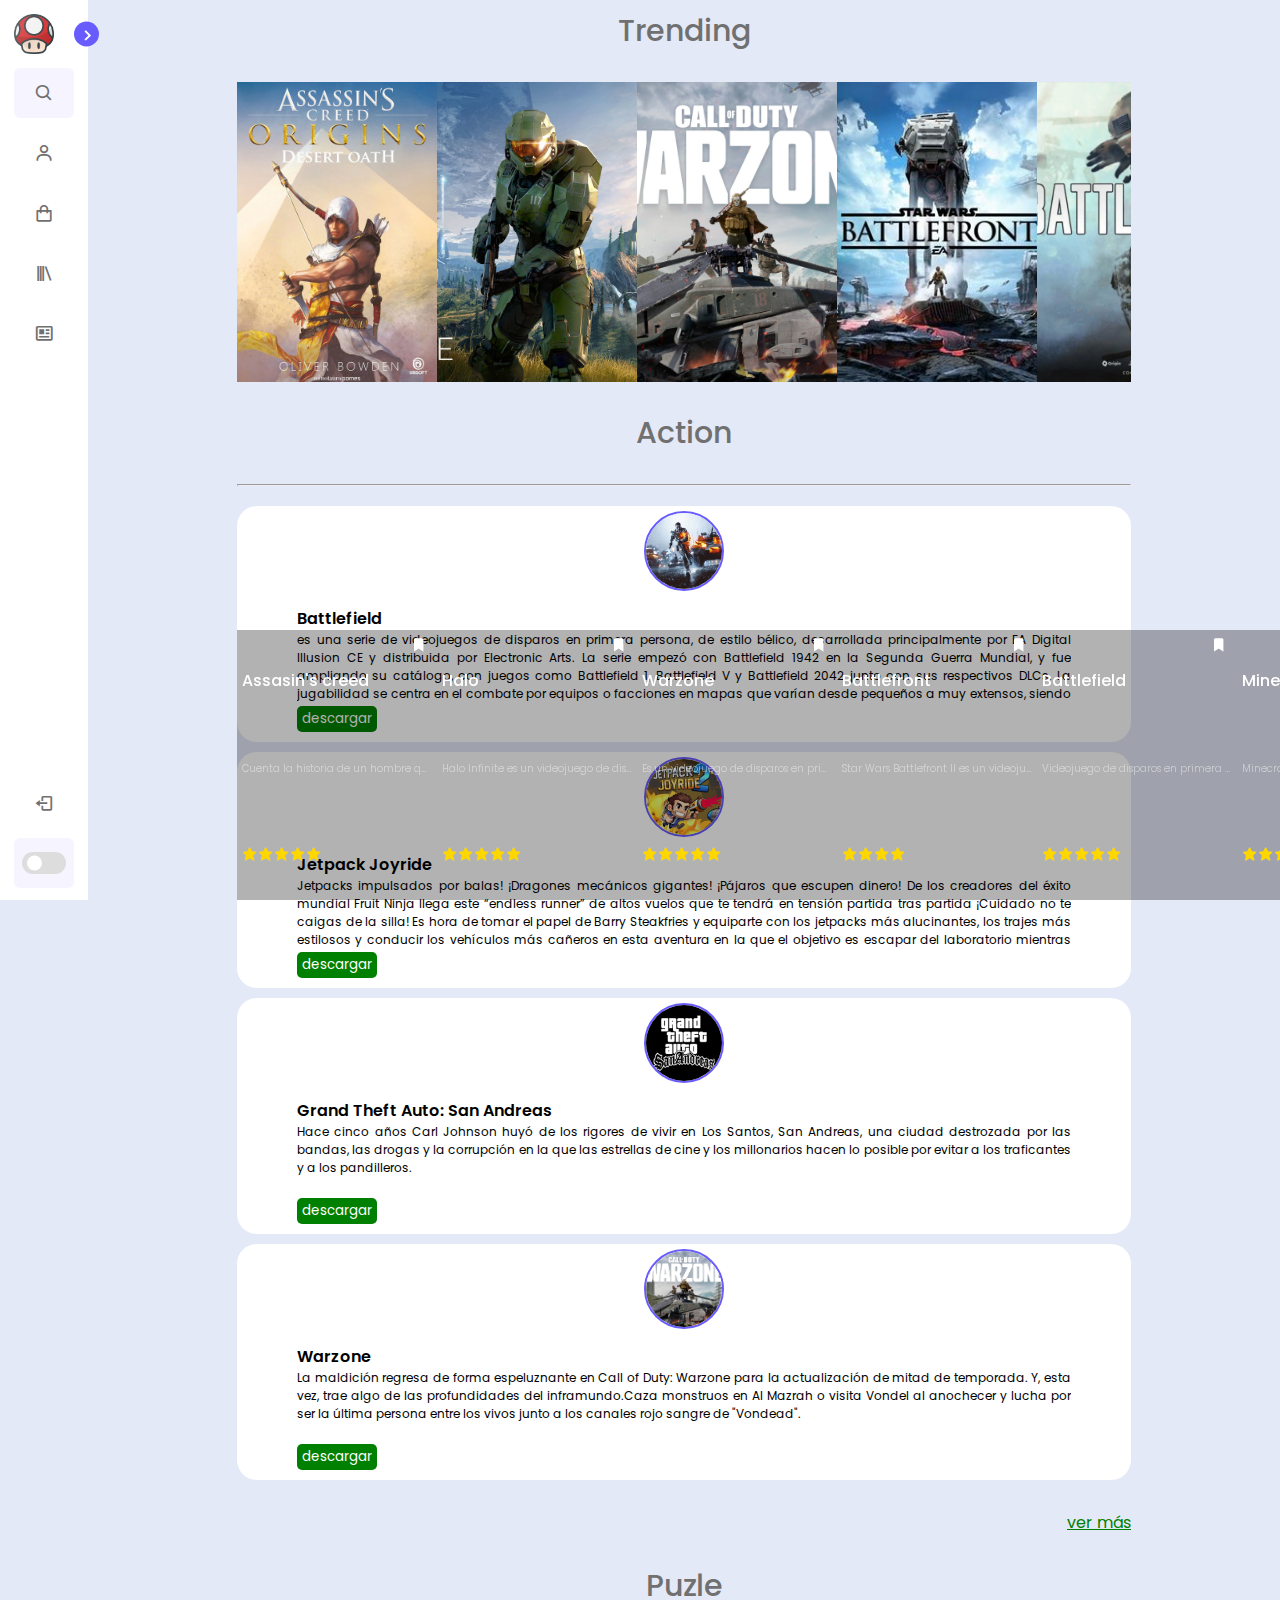
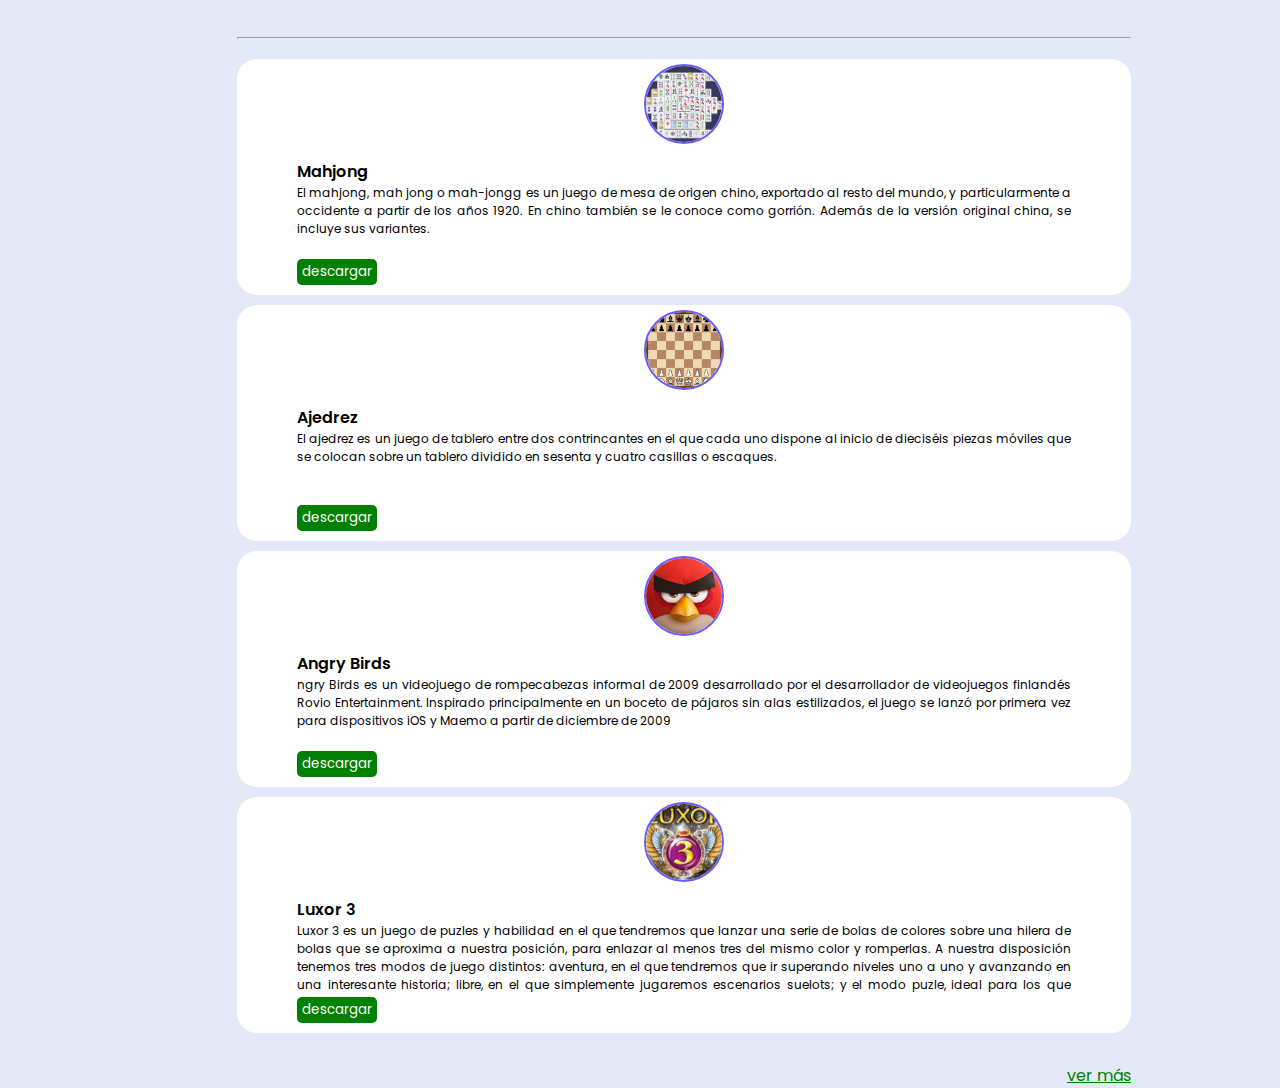
==== index.html @ 39057a64 "firstcommit" ====
<!DOCTYPE html>
<html lang="en">
<head>
    <meta charset="UTF-8">
    <meta name="viewport" content="width=device-width, initial-scale=1.0">
    <title> pagina de juegooosss </title>
    <link rel="stylesheet" href="style.css">
    <link href='https://unpkg.com/boxicons@2.1.4/css/boxicons.min.css' rel='stylesheet'>
</head>
<body> 
    <nav class="sidebar close">
        <header>
            <div class="image-text">
                <span class="image">
                    <img src="assets/seta.png" alt="logo">
                </span>

                <div class="text header-text">
                    <span class="name">Nombredeljuego</span>
                    <span class="profession">player</span>

                </div>
            </div>
            <i class='bx bx-chevron-right toggle'></i>
        </header>
        <div class="menu-bar">
            <div class="menu">
                <li class="search-box">
                    
                    <i class='bx bx-search  icon'></i>
                    <input type="search" placeholder="Buscar">
                    
                </li>
                <ul class="menu-links">
                    <li class="nav-links">
                        <a href="#">
                            <i class='bx bx-user icon'></i>
                            <span class="text nav-text">Perfil</span>
                        </a>
                    </li>
                    <li class="nav-links">
                        <a href="#">
                            <i class='bx bx-shopping-bag icon' ></i>
                            <span class="text nav-text">Tienda</span>
                        </a>
                    </li>
                    <li class="nav-links">
                        <a href="#">
                            <i class='bx bx-library icon' ></i>
                            <span class="text nav-text">Biblioteca</span>
                        </a>
                    </li>
                    <li class="nav-links">
                        <a href="#">
                            <i class='bx bx-news icon' ></i>
                            <span class="text nav-text">Noticias</span>
                        </a>
                    </li>
                    
                    
                    
                </ul>
            </div>
            <div class="bottom-content">
                <li class="nav-links">
                    <a href="#">
                        <i class='bx bx-log-out icon'></i>
                        <span class="text nav-text">Logout</span>
                    </a>
                </li>
                <li class="mode">
                    <div class="moon-sun">
                        <i class="bx bx-moon icon moon"></i>
                        <i class="bx bx-sun icon sun"></i>
                    </div>
                    <span class="mode-text text">Dark Mode</span>
                    <div class="toggle-switch">
                        <span class="switch"></span>
                    </div>
                </li>
            </div>
        </div>
    </nav>
    <!-- aki empieza lo chido-->
    <section class="home">
        <div class="text">Trending</div>
        <div class="slider">
            <div class="slide-track">
                <div class="slide">
                    <div class="capa-texto">
                       
                        <span class="carousel-text">Assasin's creed</span>
                        <span class="carousel-text-2">Cuenta la historia de un hombre que se ve envuelto en una antigua batalla ...</span>
                        
                        <div class="estrellas">
                            <i class='bx bxs-star icon'></i>
                            <i class='bx bxs-star icon'></i>
                            <i class='bx bxs-star icon'></i>
                            <i class='bx bxs-star icon'></i>
                            <i class='bx bxs-star icon'></i>
                        </div>
                        <i class='bx bxs-bookmark-star icon-book' ></i>
                        
                        
                    </div>
                    <img src="assets/asasins.jpg" alt="">
                    
                </div>
                <div class="slide"><img src="assets/haloinf.jpeg" alt="">
                    <div class="capa-texto">
                    
                        <span class="carousel-text">Halo</span>
                        <span class="carousel-text-2">Halo Infinite es un videojuego de disparos en primera persona de la fran...</span>
                        
                        <div class="estrellas">
                            <i class='bx bxs-star icon'></i>
                            <i class='bx bxs-star icon'></i>
                            <i class='bx bxs-star icon'></i>
                            <i class='bx bxs-star icon'></i>
                            <i class='bx bxs-star icon'></i>
                        </div>
                        <i class='bx bxs-bookmark-star icon-book' ></i>
                        
                        
                    </div>
                </div>
                <div class="slide"><img src="assets/warzone.jpg" alt="">
                    <div class="capa-texto">
                    
                        <span class="carousel-text">Warzone</span>
                        <span class="carousel-text-2">Es un videojuego de disparos en primera persona, perteneciente al género Ba...</span>
                        
                        <div class="estrellas">
                            <i class='bx bxs-star icon'></i>
                            <i class='bx bxs-star icon'></i>
                            <i class='bx bxs-star icon'></i>
                            <i class='bx bxs-star icon'></i>
                            <i class='bx bxs-star icon'></i>
                        </div>
                        <i class='bx bxs-bookmark-star icon-book' ></i>
                        
                        
                    </div>
                
                </div>
                <div class="slide"><img src="assets/batlefron.jpg" alt="">
                    <div class="capa-texto">
                    
                        <span class="carousel-text">Battlefront</span>
                        <span class="carousel-text-2">Star Wars Battlefront II es un videojuego de disparos en tercera y primera ...</span>
                        
                        <div class="estrellas">
                            <i class='bx bxs-star icon'></i>
                            <i class='bx bxs-star icon'></i>
                            <i class='bx bxs-star icon'></i>
                            <i class='bx bxs-star icon'></i>
                        </div>
                        <i class='bx bxs-bookmark-star icon-book' ></i>
                        
                        
                    </div>
                
                </div>
                <div class="slide"><img src="assets/batlefield6.jpg" alt="">
                    <div class="capa-texto">
                    
                        <span class="carousel-text">Battlefield</span>
                        <span class="carousel-text-2">Videojuego de disparos en primera persona, de estilo bélico, desarrollada p...</span>
                        
                        <div class="estrellas">
                            <i class='bx bxs-star icon'></i>
                            <i class='bx bxs-star icon'></i>
                            <i class='bx bxs-star icon'></i>
                            <i class='bx bxs-star icon'></i>
                            <i class='bx bxs-star icon'></i>
                        </div>
                        <i class='bx bxs-bookmark-star icon-book' ></i>
                        
                        
                    </div>
                
                </div>
                <div class="slide"><img src="assets/minecraft-dunge.jpg" alt="">
                    <div class="capa-texto">
                    
                        <span class="carousel-text">Minecraft</span>
                        <span class="carousel-text-2">Minecraft es un videojuego de construcción de tipo «mundo abierto» o en ...</span>
                        
                        <div class="estrellas">
                            <i class='bx bxs-star icon'></i>
                            <i class='bx bxs-star icon'></i>
                            <i class='bx bxs-star icon'></i>
                            <i class='bx bxs-star icon'></i>
                            <i class='bx bxs-star icon'></i>
                        </div>
                        <i class='bx bxs-bookmark-star icon-book' ></i>
                        
                        
                    </div>
                
                </div>
                <div class="slide">
                    <div class="capa-texto">
                       
                        <span class="carousel-text">Assasin's creed</span>
                        <span class="carousel-text-2">Cuenta la historia de un hombre que se ve envuelto en una antigua batalla ...</span>
                        
                        <div class="estrellas">
                            <i class='bx bxs-star icon'></i>
                            <i class='bx bxs-star icon'></i>
                            <i class='bx bxs-star icon'></i>
                            <i class='bx bxs-star icon'></i>
                            <i class='bx bxs-star icon'></i>
                        </div>
                        <i class='bx bxs-bookmark-star icon-book' ></i>
                        
                        
                    </div>
                    <img src="assets/asasins.jpg" alt="">
                    
                </div>
                <div class="slide"><img src="assets/haloinf.jpeg" alt="">
                    <div class="capa-texto">
                    
                        <span class="carousel-text">Halo</span>
                        <span class="carousel-text-2">Halo Infinite es un videojuego de disparos en primera persona de la fran...</span>
                        
                        <div class="estrellas">
                            <i class='bx bxs-star icon'></i>
                            <i class='bx bxs-star icon'></i>
                            <i class='bx bxs-star icon'></i>
                            <i class='bx bxs-star icon'></i>
                            <i class='bx bxs-star icon'></i>
                        </div>
                        <i class='bx bxs-bookmark-star icon-book' ></i>
                        
                        
                    </div>
                </div>
                <div class="slide"><img src="assets/warzone.jpg" alt="">
                    <div class="capa-texto">
                    
                        <span class="carousel-text">Warzone</span>
                        <span class="carousel-text-2">Es un videojuego de disparos en primera persona, perteneciente al género Ba...</span>
                        
                        <div class="estrellas">
                            <i class='bx bxs-star icon'></i>
                            <i class='bx bxs-star icon'></i>
                            <i class='bx bxs-star icon'></i>
                            <i class='bx bxs-star icon'></i>
                            <i class='bx bxs-star icon'></i>
                        </div>
                        <i class='bx bxs-bookmark-star icon-book' ></i>
                        
                        
                    </div>
                
                </div>
                <div class="slide"><img src="assets/batlefron.jpg" alt="">
                    <div class="capa-texto">
                    
                        <span class="carousel-text">Battlefront</span>
                        <span class="carousel-text-2">Star Wars Battlefront II es un videojuego de disparos en tercera y primera ...</span>
                        
                        <div class="estrellas">
                            <i class='bx bxs-star icon'></i>
                            <i class='bx bxs-star icon'></i>
                            <i class='bx bxs-star icon'></i>
                            <i class='bx bxs-star icon'></i>
                        </div>
                        <i class='bx bxs-bookmark-star icon-book' ></i>
                        
                        
                    </div>
                
                </div>
                <div class="slide"><img src="assets/batlefield6.jpg" alt="">
                    <div class="capa-texto">
                    
                        <span class="carousel-text">Battlefield</span>
                        <span class="carousel-text-2">Videojuego de disparos en primera persona, de estilo bélico, desarrollada p...</span>
                        
                        <div class="estrellas">
                            <i class='bx bxs-star icon'></i>
                            <i class='bx bxs-star icon'></i>
                            <i class='bx bxs-star icon'></i>
                            <i class='bx bxs-star icon'></i>
                            <i class='bx bxs-star icon'></i>
                        </div>
                        <i class='bx bxs-bookmark-star icon-book' ></i>
                        
                        
                    </div>
                
                </div>
                <div class="slide"><img src="assets/minecraft-dunge.jpg" alt="">
                    <div class="capa-texto">
                    
                        <span class="carousel-text">Minecraft</span>
                        <span class="carousel-text-2">Minecraft es un videojuego de construcción de tipo «mundo abierto» o en ...</span>
                        
                        <div class="estrellas">
                            <i class='bx bxs-star icon'></i>
                            <i class='bx bxs-star icon'></i>
                            <i class='bx bxs-star icon'></i>
                            <i class='bx bxs-star icon'></i>
                            <i class='bx bxs-star icon'></i>
                        </div>
                        <i class='bx bxs-bookmark-star icon-book' ></i>
                        
                        
                    </div>
                
                </div>
                
            </div>
        </div>
        <div class="text">Action</div>
        <hr>
        <div class="action">
            <div class="caja">
                <div class="container-miniatura">
                    <img class="miniatura" src="assets/batlefield4.webp" alt="">
                </div>
                
                <div class="contenido-caja">
                    <div class="title">Battlefield</div>
                    <div class="descripcion">
                        <p>
                            es una serie de videojuegos de disparos en primera persona, de estilo bélico, desarrollada principalmente por EA Digital Illusion CE y distribuida por Electronic Arts. La serie empezó con Battlefield 1942 en la Segunda Guerra Mundial, y fue ampliando su catálogo, con juegos como Battlefield 1, Battlefield V y Battlefield 2042 junto con sus respectivos DLCs. La jugabilidad se centra en el combate por equipos o facciones en mapas que varían desde pequeños a muy extensos, siendo característico de esta franquicia de videojuegos este último tipo de mapas; haciendo especial énfasis en el uso de vehículos militares de tierra, mar y aire y otros tipos de material bélico. Además, un aspecto fundamental dentro del juego es la continua colaboración y trabajo en equipo entre los jugadores.
                        </p>
                    </div>
                    <button class="descarga">descargar</button>
                </div>
            </div>
            <div class="caja">
                <div class="container-miniatura">
                    <img class="miniatura" src="assets/jet.webp" alt="">
                </div>
                
                <div class="contenido-caja">
                    <div class="title">Jetpack Joyride</div>
                    <div class="descripcion">
                        <p>
                            Jetpacks impulsados por balas! ¡Dragones mecánicos gigantes! ¡Pájaros que escupen dinero!

De los creadores del éxito mundial Fruit Ninja llega este “endless runner” de altos vuelos que te tendrá en tensión partida tras partida ¡Cuidado no te caigas de la silla!

Es hora de tomar el papel de Barry Steakfries y equiparte con los jetpacks más alucinantes, los trajes más estilosos y conducir los vehículos más cañeros en esta aventura en la que el objetivo es escapar del laboratorio mientras siembras el caos.
                        </p>
                    </div>
                    <button class="descarga">descargar</button>
                </div>
            </div>
            <div class="caja">
                <div class="container-miniatura">
                    <img class="miniatura" src="assets/grand.webp" alt="">
                </div>
                
                <div class="contenido-caja">
                    <div class="title">Grand Theft Auto: San Andreas</div>
                    <div class="descripcion">
                        <p>
                            Hace cinco años Carl Johnson huyó de los rigores de vivir en Los Santos, San Andreas, una ciudad destrozada por las bandas, las drogas y la corrupción en la que las estrellas de cine y los millonarios hacen lo posible por evitar a los traficantes y a los pandilleros. 
                        </p>
                    </div>
                    <button class="descarga">descargar</button>
                </div>
            </div>
            
            <div class="caja">
                <div class="container-miniatura">
                    <img class="miniatura" src="assets/warzone.jpg" alt="">
                </div>
                
                <div class="contenido-caja">
                    <div class="title">Warzone</div>
                    <div class="descripcion">
                        <p>
                            La maldición regresa de forma espeluznante en Call of Duty: Warzone para la actualización de mitad de temporada. Y, esta vez, trae algo de las profundidades del inframundo.Caza monstruos en Al Mazrah o visita Vondel al anochecer y lucha por ser la última persona entre los vivos junto a los canales rojo sangre de "Vondead".
                        </p>
                    </div>
                    <button class="descarga">descargar</button>
                </div>
                
            </div>
            
        </div>
        
        <div class="vermas">
            <a href="#">ver más</a>
        </div>
        <div class="text">Puzle</div>
        <hr>
        <div class="action">
            <div class="caja">
                <div class="container-miniatura">
                    <img class="miniatura" src="assets/majhon.jpg" alt="">
                </div>
                
                <div class="contenido-caja">
                    <div class="title">Mahjong</div>
                    <div class="descripcion">
                        <p>
                            El mahjong, mah jong o mah-jongg es un juego de mesa de origen chino, exportado al resto del mundo, y particularmente a occidente a partir de los años 1920. En chino también se le conoce como gorrión. Además de la versión original china, se incluye sus variantes.
                        </p>
                    </div>
                    <button class="descarga">descargar</button>
                </div>
            </div>
            <div class="caja">
                <div class="container-miniatura">
                    <img class="miniatura" src="assets/aje.png" alt="">
                </div>
                
                <div class="contenido-caja">
                    <div class="title">Ajedrez</div>
                    <div class="descripcion">
                        <p>
                            El ajedrez es un juego de tablero entre dos contrincantes en el que cada uno dispone al inicio de dieciséis piezas móviles que se colocan sobre un tablero​ dividido en sesenta y cuatro casillas o escaques.
                        </p>
                    </div>
                    <button class="descarga">descargar</button>
                </div>
            </div>
            <div class="caja">
                <div class="container-miniatura">
                    <img class="miniatura" src="assets/angry.jpg" alt="">
                </div>
                
                <div class="contenido-caja">
                    <div class="title">Angry Birds</div>
                    <div class="descripcion">
                        <p>
                            ngry Birds es un videojuego de rompecabezas informal de 2009 desarrollado por el desarrollador de videojuegos finlandés Rovio Entertainment. Inspirado principalmente en un boceto de pájaros sin alas estilizados, el juego se lanzó por primera vez para dispositivos iOS y Maemo a partir de diciembre de 2009
                        </p>
                    </div>
                    <button class="descarga">descargar</button>
                </div>
            </div>
            
            <div class="caja">
                <div class="container-miniatura">
                    <img class="miniatura" src="assets/lux.jpg" alt="">
                </div>
                
                <div class="contenido-caja">
                    <div class="title">Luxor 3</div>
                    <div class="descripcion">
                        <p>
                            Luxor 3 es un juego de puzles y habilidad en el que tendremos que lanzar una serie de bolas de colores sobre una hilera de bolas que se aproxima a nuestra posición, para enlazar al menos tres del mismo color y romperlas.

A nuestra disposición tenemos tres modos de juego distintos: aventura, en el que tendremos que ir superando niveles uno a uno y avanzando en una interesante historia; libre, en el que simplemente jugaremos escenarios suelots; y el modo puzle, ideal para los que buscan otro reto.

La jugabilidad de Luxor 3, bastante adictiva por cierto, es lo suficientemente simple como para engancharnos durante horas y horas, y lo suficientemente compleja como para que en niveles avanzados suponga un verdadero reto.
</p>
                    </div>
                    <button class="descarga">descargar</button>
                </div>
            </div>
        </div>
        <div class="vermas">
            <a href="#">ver más</a>
        </div>
        
        

    </section>

    <script src="app.js"></script>
    
</body>
</html>
---- style.css ----
@import url('https://fonts.googleapis.com/css2?family=Montserrat:wght@800&family=Poppins:wght@100;300;400;500;600;700;800&display=swap');

*{
    font-family: 'Poppins',sans-serif;
    margin: 0;
    padding: 0;
    box-sizing: border-box;
}

:root{
    --body-color: #E4E9F7;
    --sidebar-color: #FFF;
    --primary-color: #695CFE;
    --primary-color-light: #F6F5FF;
    --secondary-color:#695CFE;
    
    --toggle-color: #DDD;
    --text-color: #707070;
    --tran-02: all 0.2s ease;
    --tran-03: all 0.3s ease;
    --tran-04: all 0.4s ease;
    --tran-05: all 0.5s ease; 
}

body{
    height: 100vh;
    background:var(--body-color) ;
    transition: var(--tran-04);
}
body.dark{
    --body-color: #18191A;
    --sidebar-color: #242526;
    --secondary-color: #695cfebd;
    --primary-color: #3A3B3C;
    --primary-color-light: #3A3B3C;
    --toggle-color: #FFF;
    --text-color: #CCC;
}
/* ====== Sidebar =====*/
.sidebar{
    position: fixed;
    top: 0;
    left: 0;
    height: 100%;
    width: 250px;
    padding: 10px 14px;
    background: var(--sidebar-color);
    transition: var(--tran-05);
    z-index: 1;
}
.sidebar.close{
    width: 88px;
    
}
/* ====== Reusable css =====*/
.sidebar .text{
    font-size: 16px;
    font-weight: 500;
    color: var(--text-color);
    transition: var(--tran-04);
    white-space: nowrap;
    opacity: 1;
}
.sidebar.close .text{
    opacity: 0;
}
.sidebar .image{
    min-width: 60px;
    display: flex;
    align-items: center;
}
.sidebar li{

    height: 50px;
    margin-top: 10px;
    list-style: none;
    display: flex;
    align-items: center;
}
.sidebar li .icon{
    display: flex;
    align-items: center;
    justify-content: center;
    min-width: 60px;
    font-size: 20px;
}

.sidebar li .icon,
.sidebar li .text{
    color: var(--text-color);
    transition: var(--tran-02);
}

.sidebar header{
    position: relative;
}
.sidebar .image-text img{
    width: 40px;
    border-radius: 6px;
}

.sidebar header .image-text{
    display: flex;
    align-items: center;
}
header .image-text .header-text{
    display: flex;
    flex-direction: column;

}
.header-text .name{
    font-weight: 600;
}
.header-text .profession{
    margin-top: -2px;
}

.sidebar header .toggle{
    position: absolute;
    top: 50%;
    right: -25px;
    transform: translateY(-50%) rotate(180deg);
    height: 25px;
    width: 25px;
    background: var(--primary-color);
    color: var(--sidebar-color);
    display: flex;
    justify-content: center;
    align-items: center;
    border-radius: 50%;
    font-size: 22px;
    transition: var(--tran-03);
}
.sidebar.close header .toggle{
    transform: translateY(-50%);
}
body.dark .sidebar header .toggle{
    
    color: var(--text-color);
}

.sidebar .search-box{
    background: var(--primary-color-light);
    border-radius: 6px;
}
.search-box input{
    height: 100%;
    width: 100%;
    outline: none;
    border: none;
    background: var(--primary-color-light);
    
}
.sidebar li a{
    height: 100%;
    display: flex;
    align-items: center;
    text-decoration: none;
    border-radius: 6px;
    transition: var(--tran-04);
    width: 100%;
}
.sidebar li a:hover{
    background: var(--primary-color);
}

.sidebar li a:hover .icon,
.sidebar li a:hover .text{
    color: var(--sidebar-color);
}
body.dark .sidebar li a:hover .icon,
body.dark .sidebar li a:hover .text{
    color: var(--text-color);
}


.sidebar .menu-bar{
    
    height: calc(100% - 50px)  ;
    display: flex;
    flex-direction: column;
    justify-content: space-between;
}

.menu-bar .mode{
    position: relative;
    background: var(--primary-color-light);
    border-radius: 6px;
}
.menu-bar .mode .moon-sun{
    height: 50px;
    width: 60px;
    display: flex;
    align-items: center;
}
.menu-bar .mode i{
    position: absolute;
    transition: var(--tran-03);
}

.menu-bar .mode i.sun{
    opacity: 0;
}
body.dark .menu-bar .mode i.sun{
    opacity: 1;
}
body.dark .menu-bar .mode i.moon{
    opacity: 0;
}
.menu-bar .mode .toggle-switch{
    position: absolute;
    right: 0;
    display: flex;
    height: 100%;
    min-width: 60px;
    
    align-items: center;
    justify-content: center;
    cursor: pointer;
}
.toggle-switch .switch{
    position: relative;

    border-radius: 25px;
    height: 22px;
    width: 44px;
    background: var(--toggle-color);
}
.switch::before{
    content: '';
    position: absolute;
    height: 15px;
    width: 15px;
    border-radius: 50%;
    top: 50%;
    left: 5px;
    transform: translateY(-50%);
    background: var(--sidebar-color);
    transition: var(--tran-03);
    
}
body.dark .switch::before{
    left: 24px;
    
}

.home{
    position: relative;
    height: 100vh;
    left: 250px;
    width: calc(100% - 250px);
    background: var(--body-color);
    transition: var(--tran-05);
    
    

}

.home .text{
    font-size: 30px;
    font-weight: 500;
    color: var(--text-color);
    padding: 8px 40px;
    display: flex;
    justify-content: center;
}

.sidebar.close ~ .home{
    left: 88px;
    width: calc(100% - 88px);
}
 /* .------ carouserl*/

 .slider,
 .action,
 .vermas,
 hr{
    width: 75%;
    height: auto;
    margin: auto;
    overflow: hidden;
    margin:20px auto;
 }


 .slider .slide-track{
    display: flex;
    animation: scroll 40s linear infinite;
    -webkit-animation: scroll 40s linear infinite;
    width: calc(200px * 12);
 }
.slider .slide{
    width: 200px;
    height: 300px;
    display: flex;
    
    transition: 1s ease;
    
}

.slider .slide img{
    width: 0;
    flex-grow: 1;
    object-fit: cover;
    overflow: hidden;
    
}
.slider .slide:hover{
    width: 300px;

}
.slider .slide .capa-texto{
    position: fixed;
    background-color: rgba(0, 0, 0, 0.3);
    width: inherit;
    height: 30%;
    bottom: 0;
    display: flex;
    flex-direction: column;
    justify-content: space-around;
    transition: var(--tran-02);
    padding: 4px 5px;
    
    
   
    /* hay que ponerle algo cuando se haga hover*/
}
.slider .slide:hover .capa-texto{
    background-color: black;
    border-top-right-radius: 20px ;
    border-bottom-right-radius: 20px ;
    z-index: 10;
}
body.dark .slider .slide .capa-texto{
    background: var(--secondary-color) ;
}
body.dark .slider .slide:hover .capa-texto{
    background: #695CFE ;
    border-top-right-radius: 20px ;
    border-bottom-right-radius: 20px ;
    z-index: 10;
   
}
.carousel-text{
    font-size: 16px;
    font-weight: 500;
    color: white;
    transition: var(--tran-04);
    white-space: nowrap;
    opacity: 1;
}
.carousel-text-2{
    font-size: 10px;
    font-weight: 300;
    color:rgba(245, 245, 245, 0.527);
    transition: var(--tran-04);
    
    opacity: 1;
    white-space: nowrap; 
    overflow: hidden;
    text-overflow: ellipsis;
    max-height: 100px;
    
}
.slider .slide:hover .carousel-text-2{
    overflow: visible;
    white-space: wrap;
    
}
.slider .slide .estrellas{
    display: flex;
    justify-content: start;
    color: gold;
}
.slider .slide .icon-book{
    position: absolute; 
    color: white;
    right: 10px; 
    top: 7px;  
    
}


@keyframes scroll {
    0%{
        -webkit-transform: traslateX(0);
        transform: translateX(0);
    }
    100%{
        -webkit-transform: traslateX(calc(-200px * 6));
        transform: translateX(calc(-200px * 6));
    }
}

/* pñarte de  la cajaaaaaaaaa */

.action .caja{
    background: var(--sidebar-color);
    border-radius: 20px;
    height: fit-content;
    display: flex;
    flex-wrap: wrap;
    overflow: hidden;
    align-items: center;
    justify-content: center;
    max-height: 400px;
    padding: 0 20px;
    margin-bottom: 10px;
    transition: var(--tran-03);
}
body.dark .action .caja{
    background: var(--secondary-color) ;
}
.action .caja .container-miniatura{
    flex-grow: 1;
    width: fit-content;
    padding: 5px;
    
    display: flex;
    justify-content: center;
    align-items: center;
}
.action .caja .container-miniatura img{
    width: 80px;
    height: 80px;
    object-fit: cover;
    border-radius: 50%;
    border: 2px solid #695CFE;
    
}
body.dark .action .caja .container-miniatura img{
    border: 2px solid black;
}
.action .caja .contenido-caja{
    flex-grow: 1;
    background-color:transparent;
    min-width: 200px; 
    height: fit-content;
    padding: 10px 40px;
}
.descripcion{
    height: 70px;
    max-width: 1000px;
     
    overflow: scroll;
    overflow-x: hidden;

}
.descripcion::-webkit-scrollbar{
    width: 10px;
    z-index: 100;
}
.descripcion::-webkit-scrollbar-thumb{
    z-index: 3;
    background-color: black;
    border-radius: 5px;
    border-right:2px solid white ;
    
    
}
.descripcion p{
    text-align: justify;
    font-size: 12px;
}
.title{
    font-size: 16px;
    font-weight: 600;
    color: black;
    transition: var(--tran-04);
    white-space: nowrap;
    opacity: 1;
}
.descarga{
    border: none;
    outline: none;
    background-color: green;
    color: white;
    padding: 3px 5px;
    border-radius: 5px;
    margin-top: 5px;
}
body.dark .title,
body.dark .descripcion p    {
    color: white;
}

.vermas{
    display: flex;
    justify-content: end;
    
}
.vermas a{
    color: green;
   

}
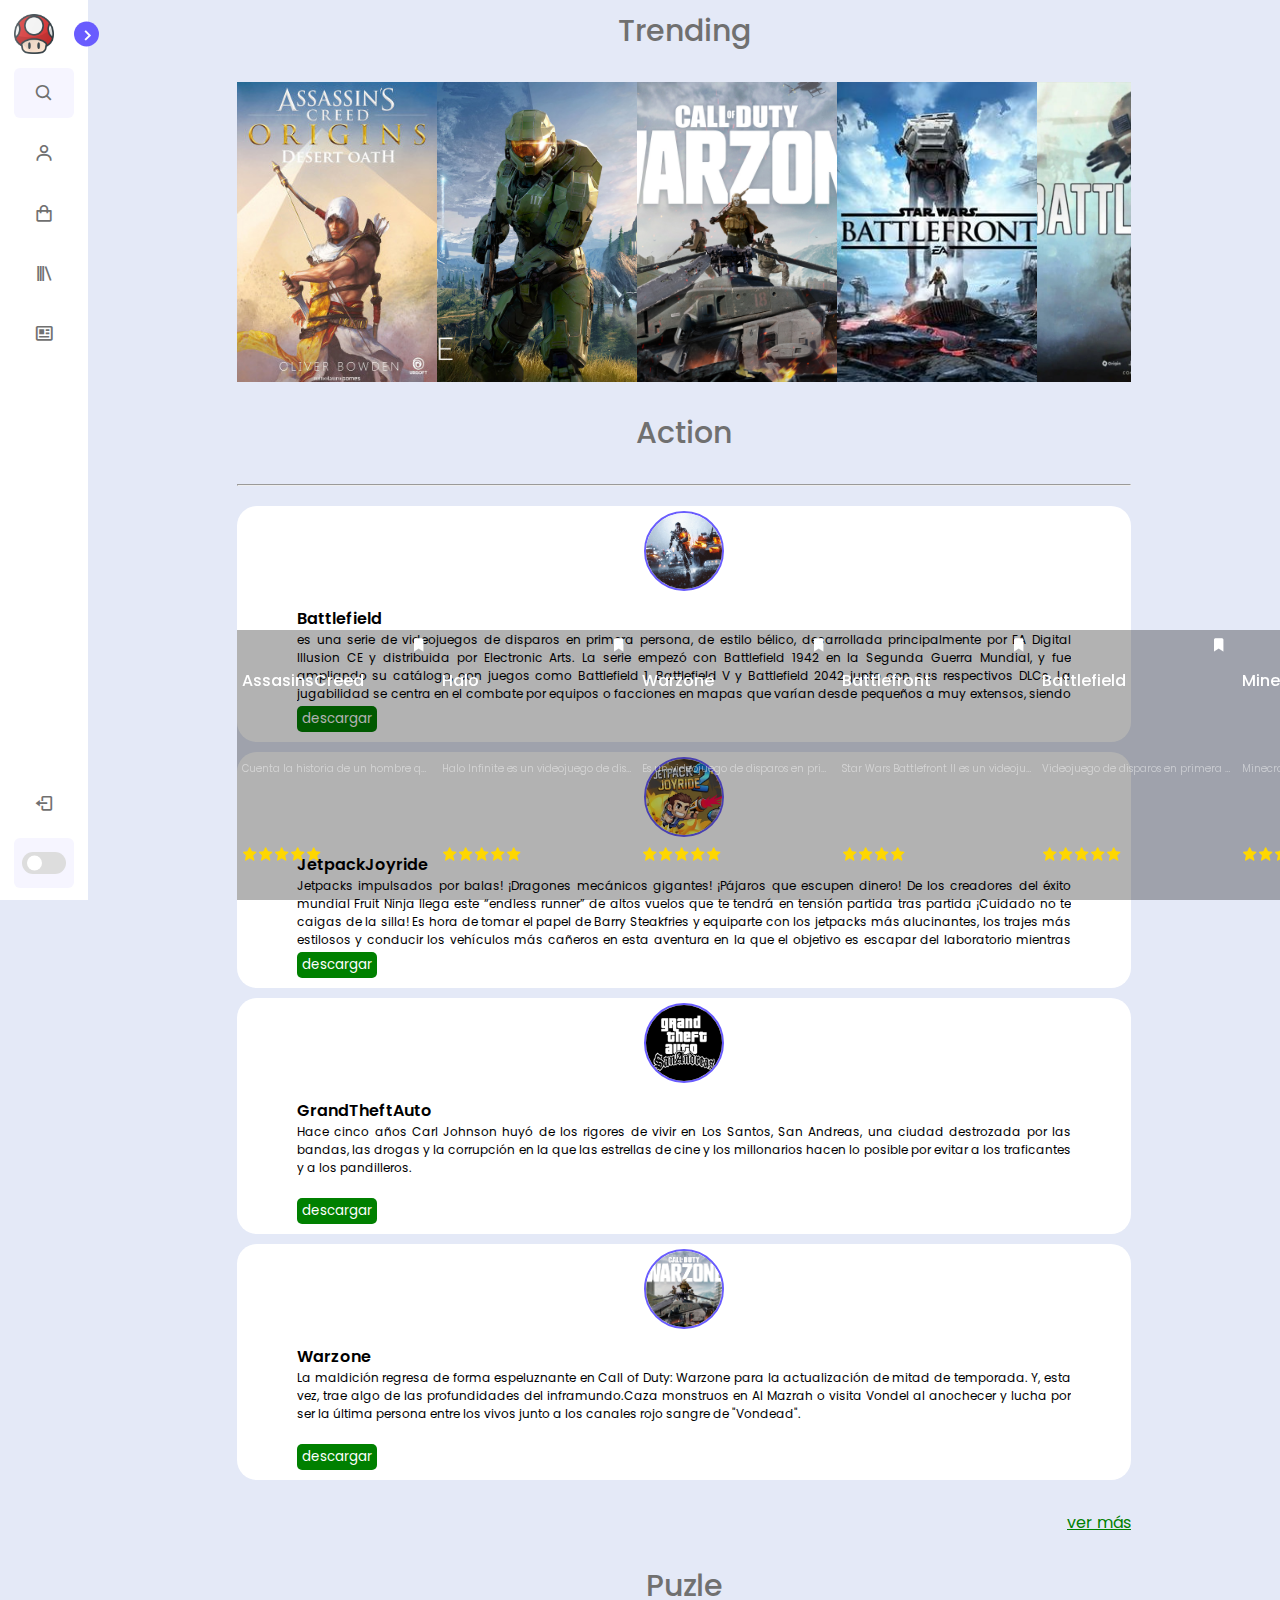
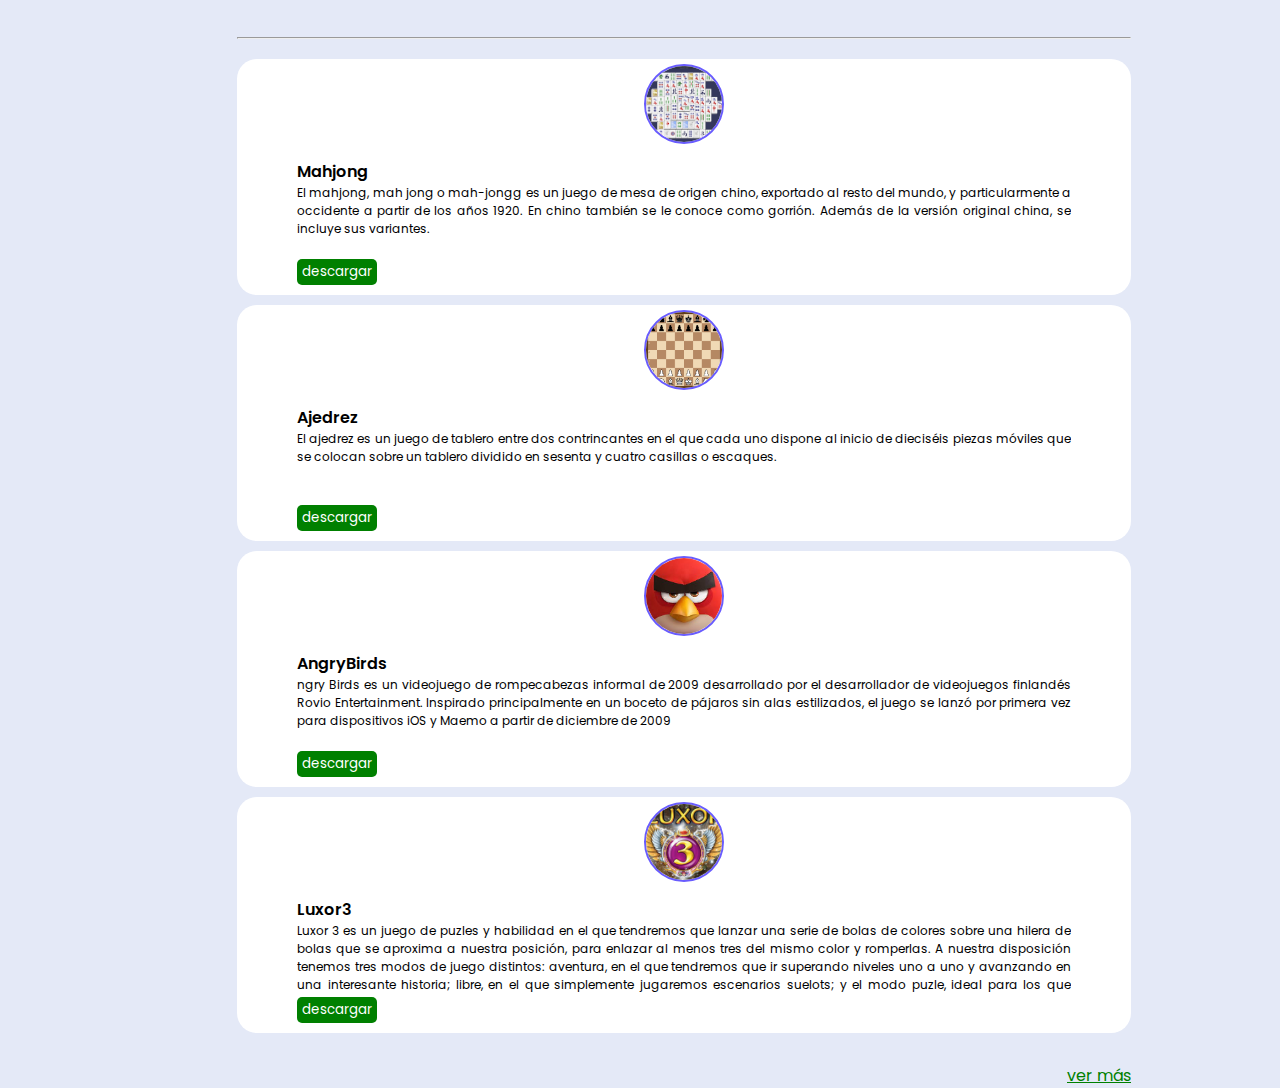
==== commit 447d039e: "actualizacion" ====
--- a/index.html
+++ b/index.html
@@ -33,25 +33,25 @@
                 </li>
                 <ul class="menu-links">
                     <li class="nav-links">
-                        <a href="#">
+                        <a href="perfil-u.html">
                             <i class='bx bx-user icon'></i>
                             <span class="text nav-text">Perfil</span>
                         </a>
                     </li>
                     <li class="nav-links">
-                        <a href="#">
+                        <a href="index.html">
                             <i class='bx bx-shopping-bag icon' ></i>
                             <span class="text nav-text">Tienda</span>
                         </a>
                     </li>
                     <li class="nav-links">
-                        <a href="#">
+                        <a href="biblioteca.html">
                             <i class='bx bx-library icon' ></i>
                             <span class="text nav-text">Biblioteca</span>
                         </a>
                     </li>
                     <li class="nav-links">
-                        <a href="#">
+                        <a href="index.html">
                             <i class='bx bx-news icon' ></i>
                             <span class="text nav-text">Noticias</span>
                         </a>
@@ -89,7 +89,7 @@
                 <div class="slide">
                     <div class="capa-texto">
                        
-                        <span class="carousel-text">Assasin's creed</span>
+                        <span class="carousel-text">AssasinsCreed</span>
                         <span class="carousel-text-2">Cuenta la historia de un hombre que se ve envuelto en una antigua batalla ...</span>
                         
                         <div class="estrellas">
@@ -202,7 +202,7 @@
                 <div class="slide">
                     <div class="capa-texto">
                        
-                        <span class="carousel-text">Assasin's creed</span>
+                        <span class="carousel-text">AssasinsCreed</span>
                         <span class="carousel-text-2">Cuenta la historia de un hombre que se ve envuelto en una antigua batalla ...</span>
                         
                         <div class="estrellas">
@@ -339,7 +339,7 @@
                 </div>
                 
                 <div class="contenido-caja">
-                    <div class="title">Jetpack Joyride</div>
+                    <div class="title">JetpackJoyride</div>
                     <div class="descripcion">
                         <p>
                             Jetpacks impulsados por balas! ¡Dragones mecánicos gigantes! ¡Pájaros que escupen dinero!
@@ -358,7 +358,7 @@
                 </div>
                 
                 <div class="contenido-caja">
-                    <div class="title">Grand Theft Auto: San Andreas</div>
+                    <div class="title">GrandTheftAuto</div>
                     <div class="descripcion">
                         <p>
                             Hace cinco años Carl Johnson huyó de los rigores de vivir en Los Santos, San Andreas, una ciudad destrozada por las bandas, las drogas y la corrupción en la que las estrellas de cine y los millonarios hacen lo posible por evitar a los traficantes y a los pandilleros. 
@@ -429,7 +429,7 @@
                 </div>
                 
                 <div class="contenido-caja">
-                    <div class="title">Angry Birds</div>
+                    <div class="title">AngryBirds</div>
                     <div class="descripcion">
                         <p>
                             ngry Birds es un videojuego de rompecabezas informal de 2009 desarrollado por el desarrollador de videojuegos finlandés Rovio Entertainment. Inspirado principalmente en un boceto de pájaros sin alas estilizados, el juego se lanzó por primera vez para dispositivos iOS y Maemo a partir de diciembre de 2009
@@ -445,7 +445,7 @@
                 </div>
                 
                 <div class="contenido-caja">
-                    <div class="title">Luxor 3</div>
+                    <div class="title">Luxor3</div>
                     <div class="descripcion">
                         <p>
                             Luxor 3 es un juego de puzles y habilidad en el que tendremos que lanzar una serie de bolas de colores sobre una hilera de bolas que se aproxima a nuestra posición, para enlazar al menos tres del mismo color y romperlas.
